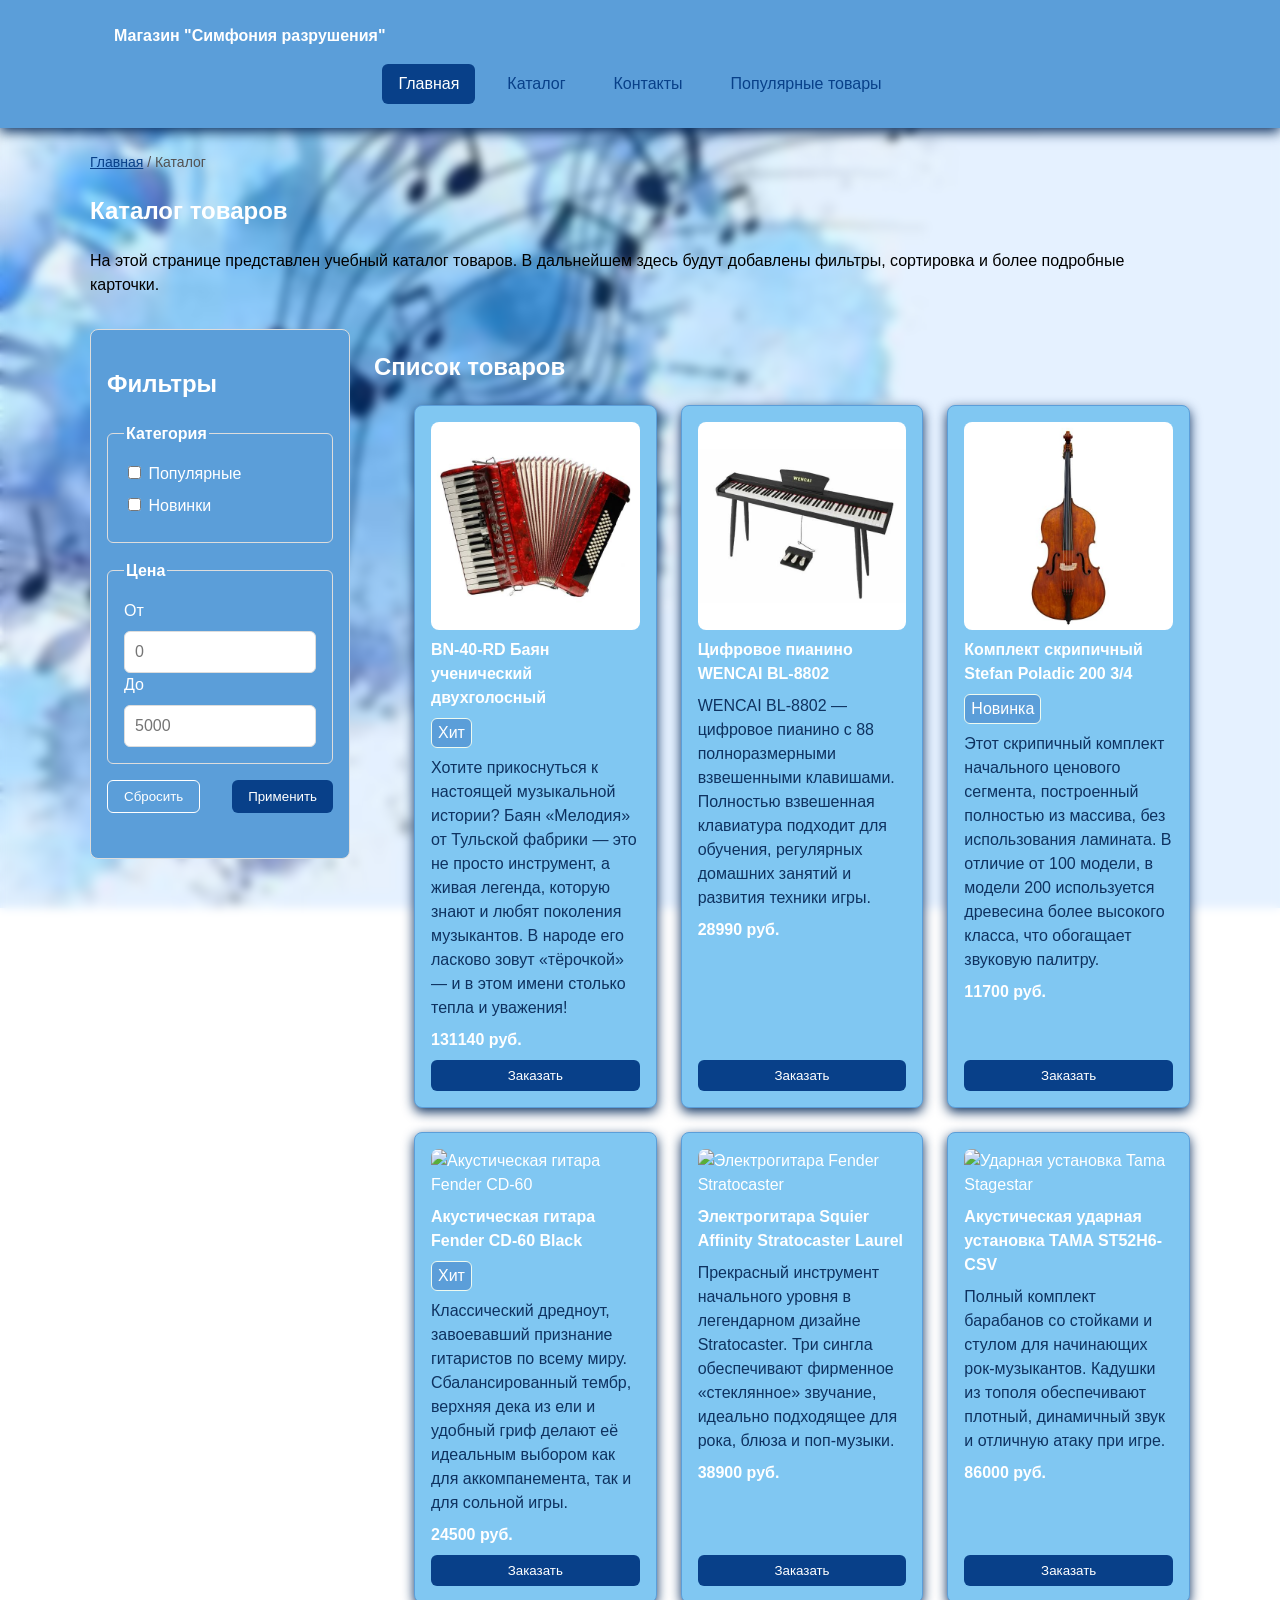
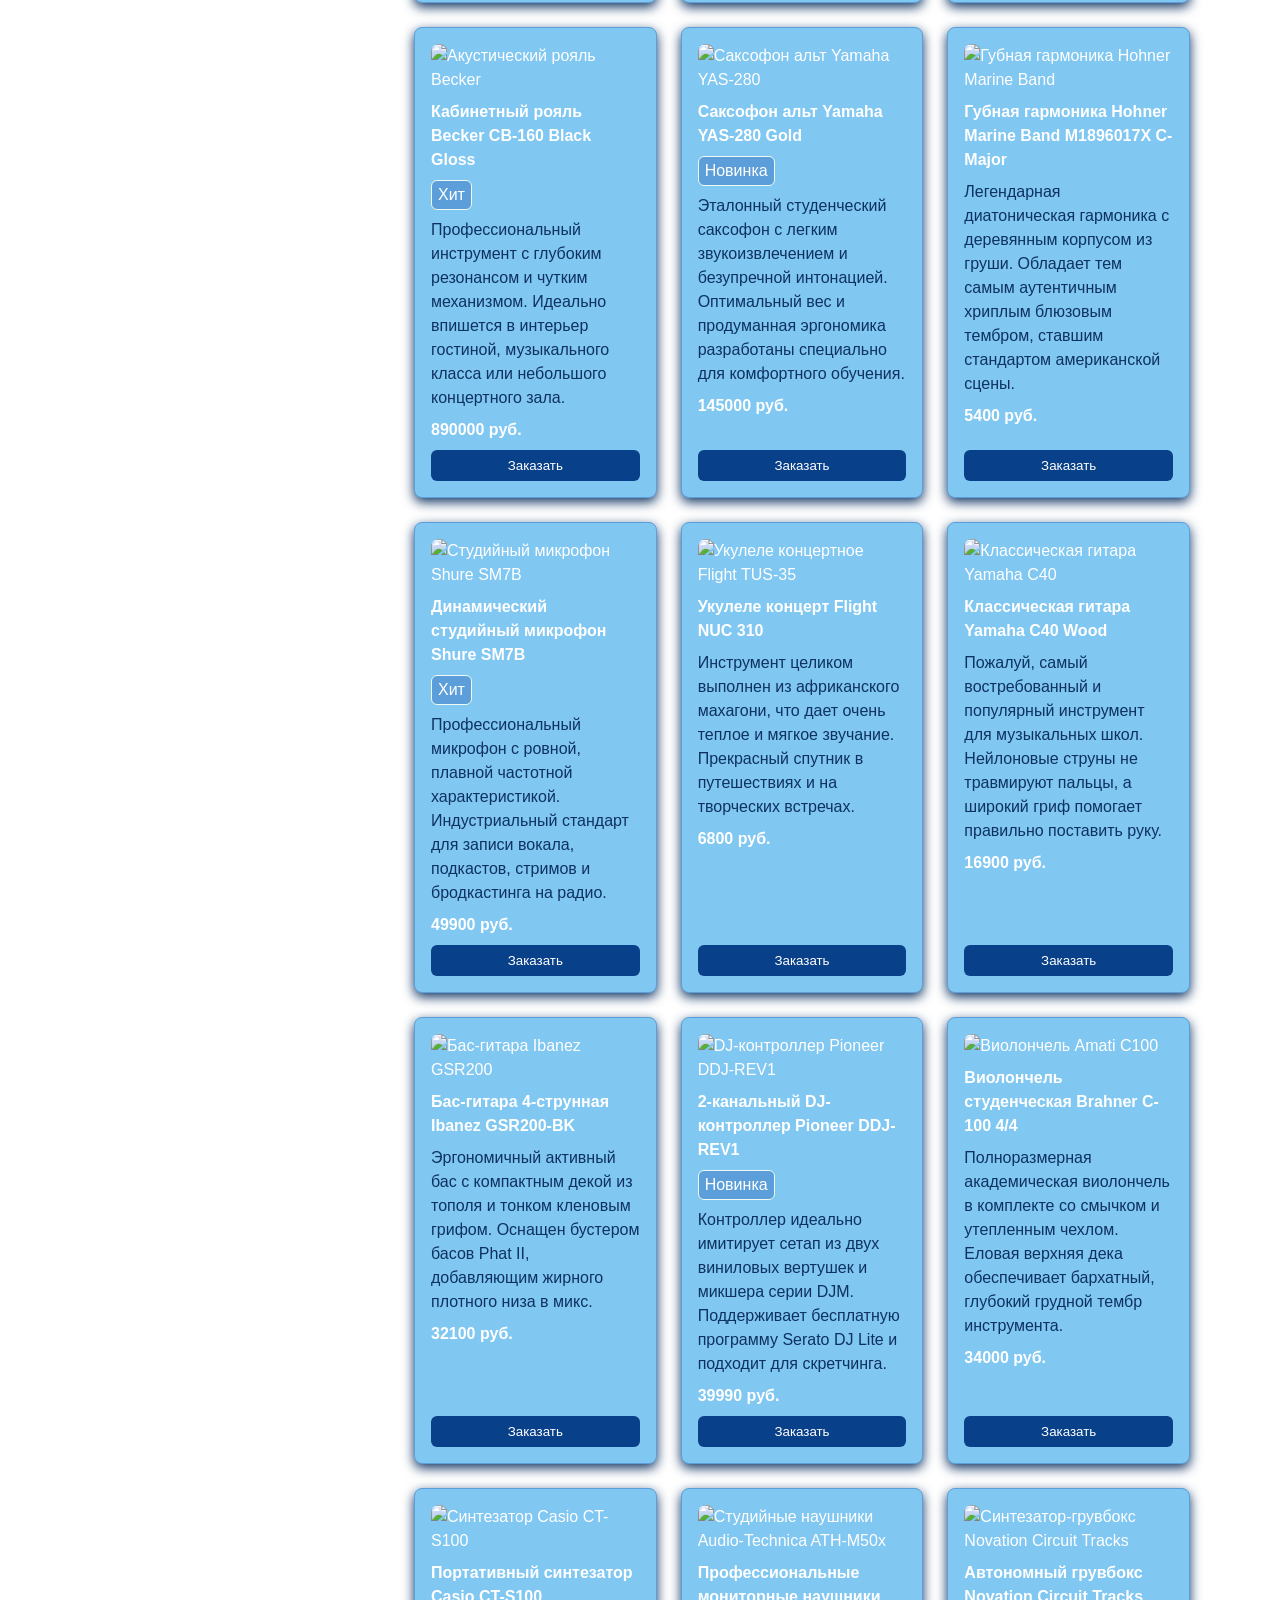
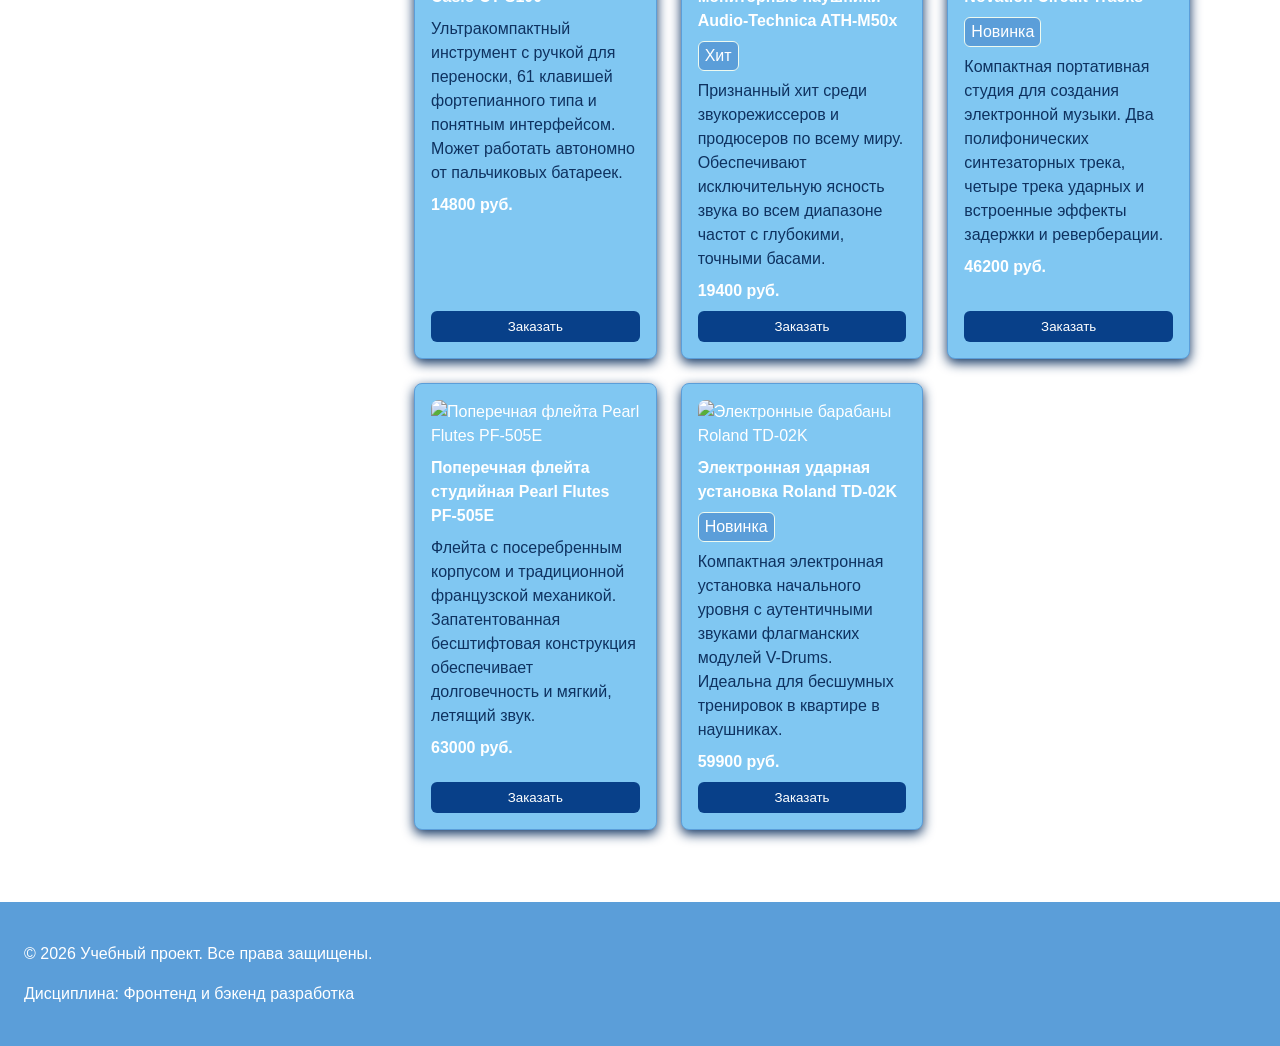
==== catalog.html @ 5463c81b "feature: initsialisation of project based on the previous project" ====
<!DOCTYPE html>
<html lang="ru">
<head>
    <meta charset="UTF-8">
    <meta name="viewport" content="width=device-width, initial-scale=1.0">
    <meta name="description" content="Каталог товаров учебного интернет-магазина.">
    <meta property="og:type" content="website">
    <meta property="og:title" content="Учебный интернет-магазин">
    <meta property="og:description" content="Учебный frontend-проект интернет-магазина.">
    <meta property="og:image" content="https://Rain658658.github.io/kr1-html-css-shop/images/preview.jpg">

    <title>Каталог товаров — Учебный интернет-магазин</title>
    <link rel="stylesheet" href="css/style.css">
    <script type="module" src="js/main.js" defer></script>
</head>
<body>
  <header class="site-header">
    <div class="site-header__inner">
      <a class="site-header__logo" href="index.html">Магазин "Симфония разрушения"</a>

      <nav class="site-nav" aria-label="Основная навигация">
        <ul class="site-nav__list">
          <li class="site-nav__item">
            <a class="site-nav__link site-nav__link--active" href="index.html">
              Главная
            </a>
          </li>
          <li class="site-nav__item">
            <a class="site-nav__link" href="catalog.html">Каталог</a>
          </li>
          <li class="site-nav__item">
            <a class="site-nav__link" href="contacts.html">Контакты</a>
          </li>
          <li class="site-nav__item">
            <a class="site-nav__link" href="index.html#popular">
              Популярные товары
            </a>
          </li>
        </ul>
      </nav>
    </div>
  </header>


  <main>
    <nav class="breadcrumbs" aria-label="Хлебные крошки">
      <a class="breadcrumbs__link" href="index.html">Главная</a>
      <span class="breadcrumbs__current">Каталог</span>
    </nav>


    <section class="section">
      <h1>Каталог товаров</h1>
      <p class="page-text">
        На этой странице представлен учебный каталог товаров.
        В дальнейшем здесь будут добавлены фильтры, сортировка и более
        подробные карточки.
      </p>
    </section>

    <section class="catalog-layout">
        <aside class="catalog-filters">
            <h2>Фильтры</h2>

            <form class="filters-form" action="#" method="get" id="filters-form">
            <fieldset>
                <legend>Категория</legend>

                <label>

                <label>
                <input type="checkbox" name="category" value="Хит" id="popular">
                Популярные
                </label>

                <label>
                <input type="checkbox" name="category" value="Новинка" id="new">
                Новинки
                </label>
            </fieldset>

            <fieldset>
                <legend>Цена</legend>

                <label for="price-from">От</label>
                <input id="price-from" name="price-from" type="number" min="0" placeholder="0">

                <label for="price-to">До</label>
                <input id="price-to" name="price-to" type="number" min="0" placeholder="5000">
            </fieldset>
            <div class="button-filter-flex">
              <button class=" button button--reset" type="reset">Сбросить</button>
              <button class="button" type="submit">Применить</button>
            </div>
            </form>
        </aside>

        <section class="catalog-products">
            <h2>Список товаров</h2>
            
            <ul id="product-list" class="products-grid" aria-label="Список задач"></ul>
        </section>
        </section>

  </main>
<dialog class="order-dialog" id="order-dialog" aria-labelledby="order-dialog-title">
    <h2 id="order-dialog-title">Оформление заявки</h2>

    <form class="order-form" id="order-form" action="#" method="post" novalidate>
        <input id="selected-product" name="selected-product" type="hidden">

        <div class="form-field">
        <label for="order-name">Имя</label>
        <input
            id="order-name"
            name="name"
            type="text"
            placeholder="Введите ваше имя"
            minlength="2"
            autocomplete="given-name"
            required
        >
        </div>

        <div class="form-field">
            <label for="order-email">E-mail</label>
            <input
                id="order-email"
                name="email"
                type="email"
                placeholder="example@mail.ru"
                autocomplete="email"
                required
            >
        </div>

        <div class="form-field">
            <label for="order-phone">Телефон</label>
            <input
                id="order-phone"
                name="phone"
                type="tel"
                inputmode="tel"
                placeholder="+7 (900) 000-00-00"
                pattern="^\{+7, 8} \(\d{3}\) \d{3}-\d{2}-\d{2}$"
                required
            >
            <small>Формат: +7(8) (800) 555-35-35</small>
        </div>

        <div class="form-field">
            <label for="order-date">Дата связи</label>
            <input
                id="order-date"
                name="date"
                type="date"
            >
        </div>

        <div class="form-field">
        <label for="order-topic">Тема заявки</label>
        <select id="order-topic" name="topic" required>
            <option value="">Выберите тему</option>
            <option value="product">Заказ товара</option>
            <option value="consultation">Консультация</option>
            <option value="delivery">Доставка</option>
        </select>
        </div>

        <div class="form-field">
        <label for="order-comment">Комментарий</label>
        <textarea
            id="order-comment"
            name="comment"
            rows="4"
            placeholder="Укажите дополнительную информацию"
        ></textarea>
        </div>

        <div class="form-field form-field--checkbox">
        <label>
            <input
            id="order-agreement"
            name="agreement"
            type="checkbox"
            required
            >
            Я согласен на обработку данных
        </label>
        </div>

        <div class="form-actions">
            <button class="button button--primary" type="submit">
            Отправить заявку
            </button>

            <button class="button button--secondary" id="close-order-dialog" type="button">
            Закрыть
            </button>

        </div>
    </form>
    </dialog>

    <dialog class="success-message" id="success-message" hidden>
        <div class="after-form-actions">
            <p>
                Форма успешно отправлена!
            </p>
            <a class="button button--secondary" id="close-success-dialog" type="button" href="catalog.html">
                Вернуться в каталог 
            </a>
        </div>
    </dialog>
  <footer>
    <p>&copy; 2026 Учебный проект. Все права защищены.</p>
    <p>Дисциплина: Фронтенд и бэкенд разработка</p>
  </footer>
</body>
</html>
---- css/style.css ----
/* ===============================
   1. Переменные проекта
   =============================== */

:root {
  /* Основные цвета проекта */
  --color-bg: #80C7F2;
  --color-bg-2: #F20587;
  --color-text: #ffffff;
  --color-muted: rgb(82, 81, 81);
  --color-primary: #084089;
  --color-primary-dark: #0e3260;
  --color-border: #dddddd;
  --color-surface: #5B9ED9;
  --color-surface-accent: #5B9ED9;
  --color-danger: #b00020;
  --color-success: #168a2f;
  --color-success-bg: #eefaf0;
  --color-white: #ffffff;
  --color-black: #000000;

  /* Отступы */
  --space-xs: 4px;
  --space-sm: 8px;
  --space-md: 16px;
  --space-lg: 24px;
  --space-xl: 32px;

  /* Скругления */
  --radius-sm: 6px;
  --radius-md: 8px;
  --radius-lg: 12px;

  /* Размеры */
  --container-width: 1100px;
}

/* ===============================
   2. Базовые стили
   =============================== */


* {
  box-sizing: border-box;
}

body {
  display: flex;
  flex-direction: column;
  min-height: 100vh; 
  margin: 0;
  font-family: Arial, sans-serif;
  line-height: 1.5;
  color: var(--color-text);
  background-image: url("../images/background.jpg");
  background-attachment: fixed; 
  backdrop-filter: blur(5px);  
  background-repeat: no-repeat;
  background-size: cover;
  background-position: center;
}

main,
footer {
  padding: var(--space-lg);
}

main {
  flex-grow: 1; 
}

header {
  background-color: var(--color-surface);
  box-shadow: 0 4px 12px var(--color-primary-dark);
}

footer {
  background-color: var(--color-surface);
}

html {
  scroll-behavior: smooth;
}

:target {
  outline: 2px dashed var(--color-primary);
  outline-offset: 4px;
}


/* ===============================
   3. Общие элементы интерфейса
   =============================== */

a {
  color: var(--color-primary);
}

a:hover {
  color: var(--color-primary-dark);
}

a:focus-visible {
  outline: 2px solid var(--color-primary);
  outline-offset: 3px;
}


.site-header {
  background-color: var(--color-surface);
}

.site-header__inner {
  max-width: var(--container-width);
  margin: 0 auto;
  padding: var(--space-lg);
}

.site-header__logo {
  font-weight: 700;
  color: var(--color-text);
  text-decoration: none;
}

.site-nav__list {
  display: flex;
  flex-wrap: wrap;
  justify-content: center;
  align-items: center;
  gap: var(--space-md);
  padding: 0;
  margin: var(--space-md) 0 0;
  list-style: none;
}

.site-nav__link {
  display: inline-block;
  padding: var(--space-sm) var(--space-md);
  color: var(--color-primary);
  text-decoration: none;
  border-radius: var(--radius-sm);
}

.site-nav__link:hover {
  color: var(--color-white);
  background-color: var(--color-primary);
}

.site-nav__link:focus-visible {
  outline: 2px solid var(--color-primary);
  outline-offset: 3px;
}

.site-nav__link--active {
  color: var(--color-white);
  background-color: var(--color-primary);
}



/* ===============================
   4. Компоненты страницы
   =============================== */

.page-text {
  color: var(--color-black);
}

.hero {
  max-width: var(--container-width);
  margin: 0 auto var(--space-xl);
  padding: var(--space-xl) var(--space-lg);
  background-color: var(--color-surface-accent);
  border-radius: var(--radius-lg);
}

.section {
  max-width: var(--container-width);
  margin: 0 auto var(--space-xl);
}

.section h2 {
  margin-top: 0;
}

.product-card {
  list-style: none; 
  padding: 0;
  margin: 0;
  display: flex;
  flex-direction: column;
  gap: var(--space-sm);
  padding: var(--space-md);
  border: 1px solid var(--color-surface-accent);
  border-radius: var(--radius-md);
  background-color: var(--color-bg);
  box-shadow: 0 4px 12px var(--color-primary-dark); 
}

.product-card:hover {
  border-color: var(--color-primary);
}

/* .product-card--featured {
  border-color: var(--color-primary);
} */

.product-card--discount {
  border-color: var(--color-danger);
}

.product-card__title {
  margin: 0;
  color: var(--color-text);
}

.product-card__category {
  display: block;
  background-color: var(--color-surface-accent);
  width: fit-content;
  border: 1px solid var(--color-success-bg);
  border-radius: var(--radius-sm);
  padding: 2px 6px 2px 6px;
}

.product-card__description {
  margin: 0;
  color: var(--color-primary-dark);
}

.product-card__price {
  margin: 0;
  font-weight: 700;
}

.product-card--discount .product-card__price {
  color: var(--color-danger);
}

.product-card__button {
  margin-top: auto;
  /* align-self: flex-start; */
}
.product-card-image {
  width: 100%;
  border-radius: var(--radius-md);
}


.button {
  /* box-sizing: border-box; */
  display: inline-block;
  padding: var(--space-sm) var(--space-md);
  color: var(--color-white);
  background-color: var(--color-primary);
  text-decoration: none;
  border: none;
  border-radius: var(--radius-sm);
  cursor: pointer;
}

.button-filter-flex {
  display: flex;
  justify-content: space-between;
}

.button--reset {
  /* box-sizing: border-box; */
  background-color: var(--color-surface-accent);
  color: var(--color-white);
  border: 1px solid var(--color-white);
}

.button--reset:hover {
  background-color: var(--color-primary-dark);
  color: var(--color-white);
  border-color: var(--color-primary-dark);

}
.button:hover {
  background-color: var(--color-primary-dark);
  color: var(--color-white);
}

.button:focus-visible {
  outline: 2px solid var(--color-primary);
  outline-offset: 3px;
}

.button:disabled {
  opacity: 0.6;
  cursor: not-allowed;
}

.button--primary {
  color: var(--color-white);
  background-color: var(--color-primary);
}

.button--primary:hover {
  background-color: var(--color-primary-dark);
}

.button--secondary {
  color: var(--color-primary);
  background-color: transparent;
  border: 1px solid var(--color-primary);
}

.button--secondary:hover {
  color: var(--color-white);
  background-color: var(--color-primary);
}

.button:focus-visible {
  outline: 2px solid var(--color-primary);
  outline-offset: 3px;
}

.button:disabled,
.button--disabled {
  opacity: 0.6;
  cursor: not-allowed;
}



.aside-info {
  max-width: var(--container-width);
  margin: 0 auto var(--space-xl);
  padding: var(--space-md);
  border-left: 4px solid var(--color-primary);
  background-color: var(--color-surface);
}


/* ===============================
   5. Форма и модальное окно
   =============================== */

.order-dialog {
  width: min(100% - 32px, 560px);
  padding: var(--space-lg);
  border: none;
  border-radius: var(--radius-lg);
}

.order-dialog::backdrop {
  background-color: rgba(0, 0, 0, 0.5);
}

.form-field {
  margin-bottom: var(--space-md);
}

.form-field label {
  display: block;
  margin-bottom: var(--space-xs);
}

.form-field input,
.form-field select,
.form-field textarea {
  width: 100%;
  padding: 10px 12px;
  border: 1px solid var(--color-border);
  border-radius: var(--radius-sm);
  font: inherit;
}

.form-field input[type="checkbox"] {
  width: auto;
}

.form-field small {
  display: block;
  margin-top: var(--space-xs);
  color: var(--color-muted);
}

.form-field input:hover,
.form-field select:hover,
.form-field textarea:hover {
  border-color: var(--color-primary);
}

.form-field input:focus-visible,
.form-field select:focus-visible,
.form-field textarea:focus-visible,
.form-actions button:focus-visible {
  outline: 2px solid var(--color-primary);
  outline-offset: 3px;
}

[aria-invalid="true"] {
  border-color: var(--color-danger);
}


.form-actions {
  display: flex;
  gap: 12px;
  margin-top: 20px;
}

.success-message {
  max-width: var(--container-width);
  margin: 150px auto;
  padding: var(--space-md);
  border: 2px solid var(--color-primary-dark);
  border-radius: var(--radius-md);
  background-color: var(--color-success-bg);
}

.breadcrumbs {
  max-width: var(--container-width);
  margin: 0 auto var(--space-md);
  font-size: 14px;
  color: var(--color-muted);
}

.breadcrumbs__link {
  color: var(--color-primary);
}

.breadcrumbs__current::before {
  content: " / ";
  color: var(--color-muted);
}


.products-grid {
  display: grid;
  grid-template-columns: repeat(3, 1fr);
  gap: var(--space-lg);
}

.catalog-layout {
  max-width: var(--container-width);
  margin: 0 auto var(--space-xl);
  display: grid;
  grid-template-columns: 260px 1fr;
  grid-template-rows: 530px auto;
  grid-template-areas: 
  "filters products"
  "empty products";
  gap: var(--space-lg);
}

.catalog-filters {
  grid-area: filters;
  padding: var(--space-md);
  border: 1px solid var(--color-border);
  border-radius: var(--radius-md);
  background-color: var(--color-surface);
  position: sticky;
  top: 20px; 
  z-index: 100;
}

.catalog-products {
  grid-area: products;
}

.filters-form {
  display: grid;
  gap: var(--space-md);
}

.filters-form fieldset {
  margin: 0;
  padding: var(--space-md);
  border: 1px solid var(--color-border);
  border-radius: var(--radius-sm);
}

.filters-form legend {
  font-weight: 700;
}

.filters-form label {
  display: block;
  margin-bottom: var(--space-sm);
}

.filters-form input[type="number"] {
  width: 100%;
  padding: 8px 10px;
  border: 1px solid var(--color-border);
  border-radius: var(--radius-sm);
  font: inherit;
}



.site-header-logo-img {
  width: 40px;
}
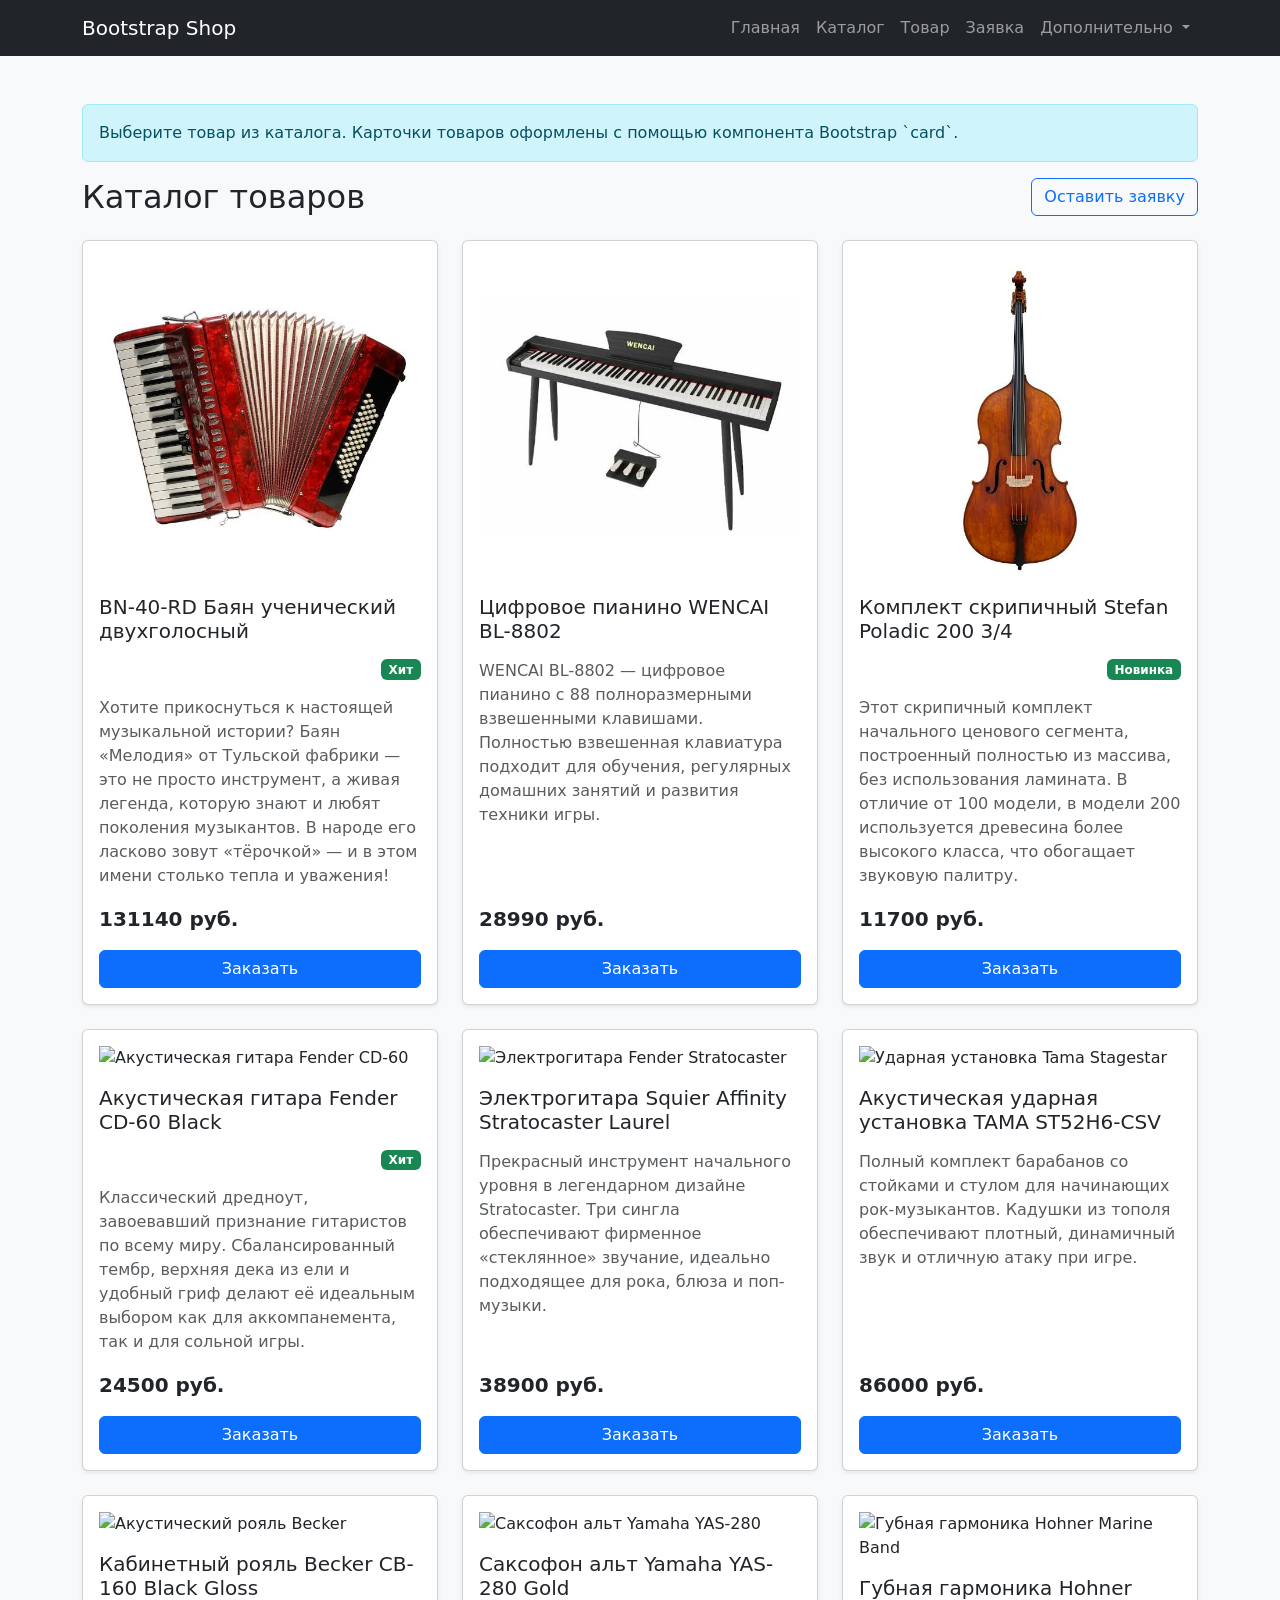
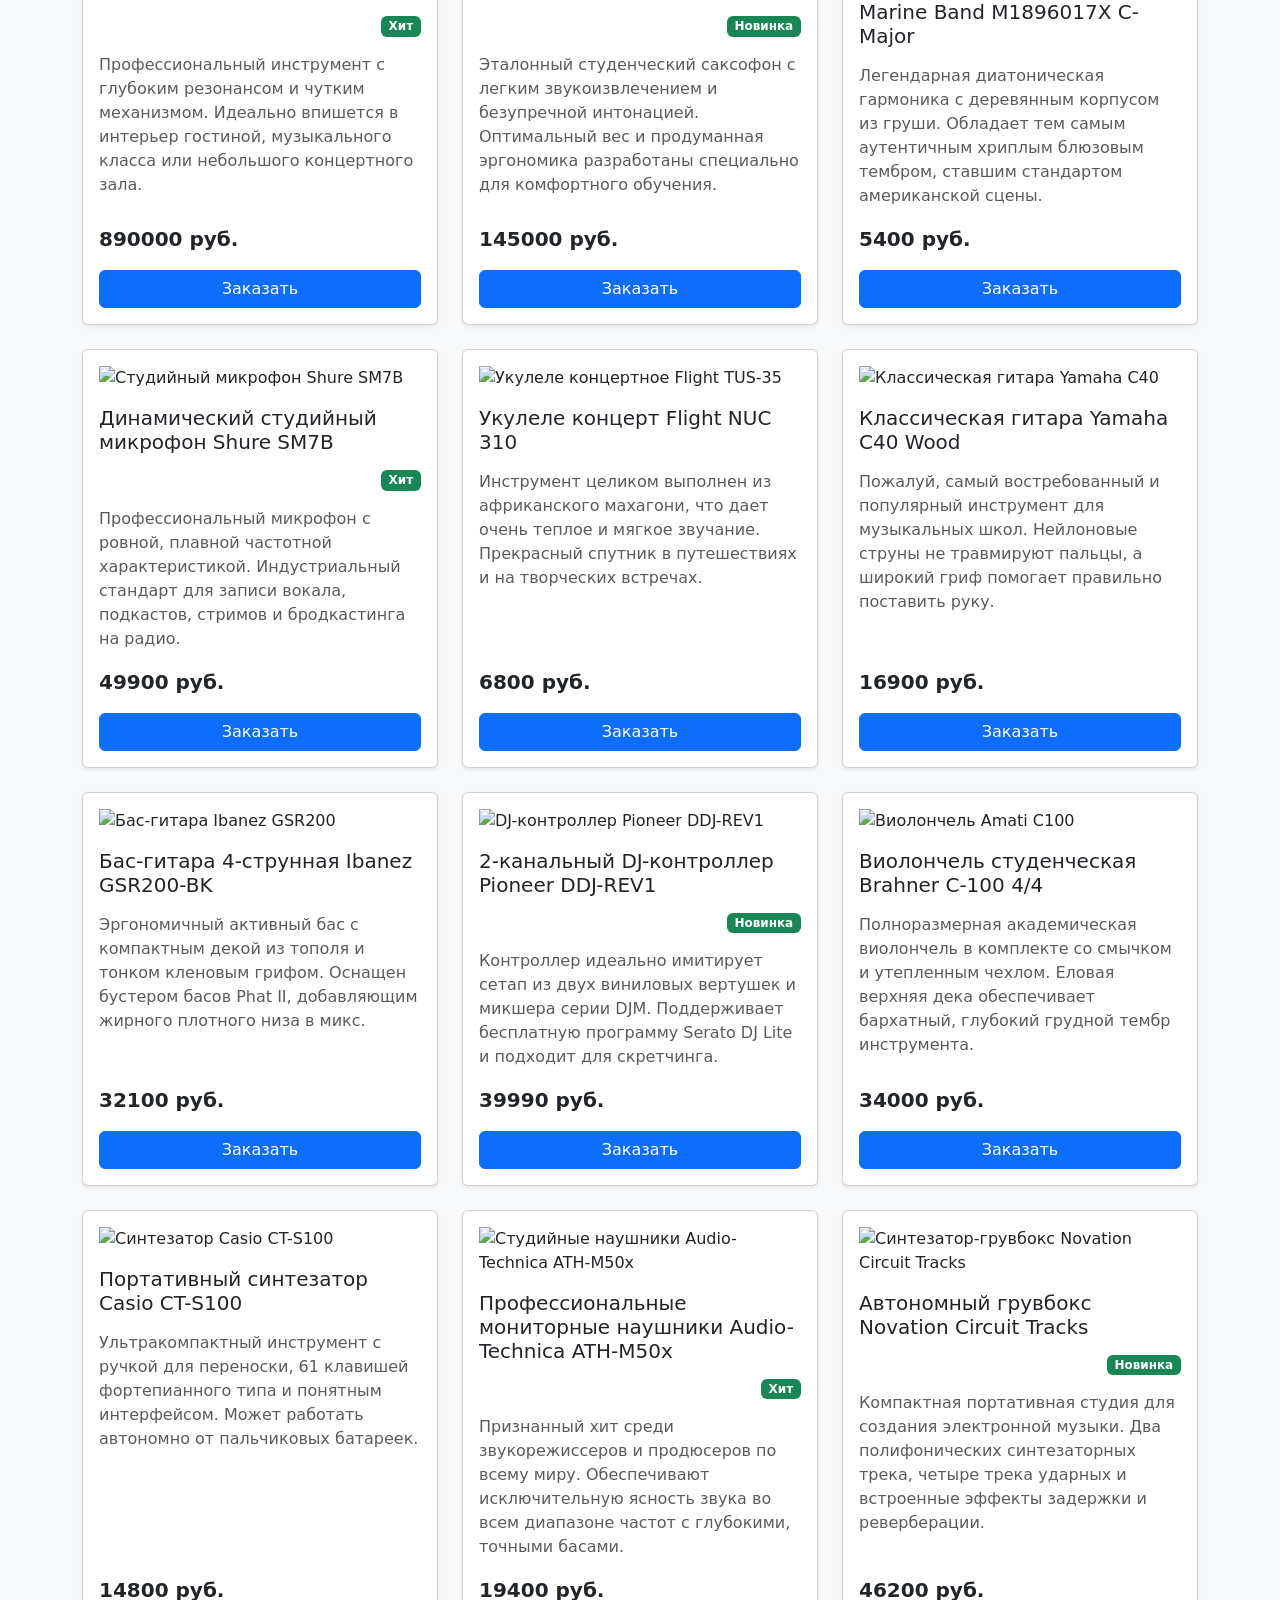
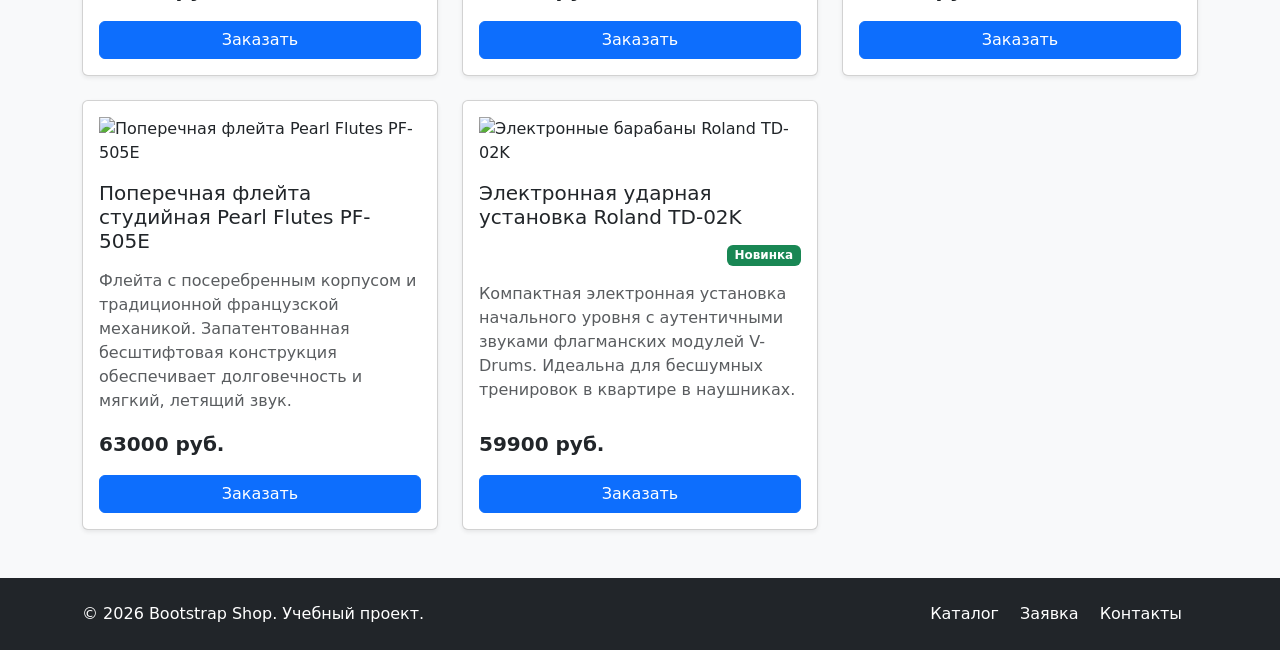
==== commit 470220fa: "feat: add Bootstrap components pages" ====
--- a/catalog.html
+++ b/catalog.html
@@ -10,211 +10,171 @@
     <meta property="og:image" content="https://Rain658658.github.io/kr1-html-css-shop/images/preview.jpg">
 
     <title>Каталог товаров — Учебный интернет-магазин</title>
-    <link rel="stylesheet" href="css/style.css">
+    <!-- <link rel="stylesheet" href="css/style.css"> -->
+    <link
+      href="https://cdn.jsdelivr.net/npm/bootstrap@5.3.8/dist/css/bootstrap.min.css"
+      rel="stylesheet"
+    >
+    <link rel="stylesheet" href="css/custom.css">
+
     <script type="module" src="js/main.js" defer></script>
 </head>
-<body>
-  <header class="site-header">
-    <div class="site-header__inner">
-      <a class="site-header__logo" href="index.html">Магазин "Симфония разрушения"</a>
+<body class="bg-light">
+    <nav class="navbar navbar-expand-lg navbar-dark bg-dark">
+    <div class="container">
+        <a class="navbar-brand" href="index.html">Bootstrap Shop</a>
 
-      <nav class="site-nav" aria-label="Основная навигация">
-        <ul class="site-nav__list">
-          <li class="site-nav__item">
-            <a class="site-nav__link site-nav__link--active" href="index.html">
-              Главная
+        <button
+        class="navbar-toggler"
+        type="button"
+        data-bs-toggle="collapse"
+        data-bs-target="#mainNavbar"
+        aria-controls="mainNavbar"
+        aria-expanded="false"
+        aria-label="Переключить навигацию"
+        >
+        <span class="navbar-toggler-icon"></span>
+        </button>
+
+        <div class="collapse navbar-collapse" id="mainNavbar">
+        <ul class="navbar-nav ms-auto">
+            <li class="nav-item">
+            <a class="nav-link" href="index.html">Главная</a>
+            </li>
+
+            <li class="nav-item">
+            <a class="nav-link" href="catalog.html">Каталог</a>
+            </li>
+
+            <li class="nav-item">
+            <a class="nav-link" href="product.html">Товар</a>
+            </li>
+
+            <li class="nav-item">
+            <a class="nav-link" href="order.html">Заявка</a>
+            </li>
+
+            <li class="nav-item dropdown">
+            <a
+                class="nav-link dropdown-toggle"
+                href="#"
+                role="button"
+                data-bs-toggle="dropdown"
+                aria-expanded="false"
+            >
+                Дополнительно
             </a>
-          </li>
-          <li class="site-nav__item">
-            <a class="site-nav__link" href="catalog.html">Каталог</a>
-          </li>
-          <li class="site-nav__item">
-            <a class="site-nav__link" href="contacts.html">Контакты</a>
-          </li>
-          <li class="site-nav__item">
-            <a class="site-nav__link" href="index.html#popular">
-              Популярные товары
-            </a>
-          </li>
+            <ul class="dropdown-menu">
+                <li><a class="dropdown-item" href="catalog.html">Все товары</a></li>
+                <li><a class="dropdown-item" href="order.html">Оформить заявку</a></li>
+                <li><a class="dropdown-item" href="contacts.html">Контакты</a></li>
+                <li><a class="dropdown-item" href="index.html#popular">Популярное</a></li>
+            </ul>
+            </li>
         </ul>
-      </nav>
+        </div>
     </div>
+    </nav>
   </header>
 
 
-  <main>
-    <nav class="breadcrumbs" aria-label="Хлебные крошки">
-      <a class="breadcrumbs__link" href="index.html">Главная</a>
-      <span class="breadcrumbs__current">Каталог</span>
-    </nav>
+<main class="container my-5">
+    <div class="alert alert-info" role="alert">
+      Выберите товар из каталога. Карточки товаров оформлены с помощью компонента Bootstrap `card`.
+    </div>
 
-
-    <section class="section">
-      <h1>Каталог товаров</h1>
-      <p class="page-text">
-        На этой странице представлен учебный каталог товаров.
-        В дальнейшем здесь будут добавлены фильтры, сортировка и более
-        подробные карточки.
-      </p>
-    </section>
-
-    <section class="catalog-layout">
-        <aside class="catalog-filters">
-            <h2>Фильтры</h2>
-
-            <form class="filters-form" action="#" method="get" id="filters-form">
-            <fieldset>
-                <legend>Категория</legend>
-
-                <label>
-
-                <label>
-                <input type="checkbox" name="category" value="Хит" id="popular">
-                Популярные
-                </label>
-
-                <label>
-                <input type="checkbox" name="category" value="Новинка" id="new">
-                Новинки
-                </label>
-            </fieldset>
-
-            <fieldset>
-                <legend>Цена</legend>
-
-                <label for="price-from">От</label>
-                <input id="price-from" name="price-from" type="number" min="0" placeholder="0">
-
-                <label for="price-to">До</label>
-                <input id="price-to" name="price-to" type="number" min="0" placeholder="5000">
-            </fieldset>
-            <div class="button-filter-flex">
-              <button class=" button button--reset" type="reset">Сбросить</button>
-              <button class="button" type="submit">Применить</button>
-            </div>
-            </form>
-        </aside>
-
-        <section class="catalog-products">
-            <h2>Список товаров</h2>
-            
-            <ul id="product-list" class="products-grid" aria-label="Список задач"></ul>
-        </section>
-        </section>
+    <div class="d-flex justify-content-between align-items-center mb-4">
+      <h1 class="h2 mb-0">Каталог товаров</h1>
+      <a class="btn btn-outline-primary" href="order.html">
+        Оставить заявку
+      </a>
+    </div>
+    <ul id="product-list" class="row g-4 list-unstyled" aria-label="Список задач"></ul>
 
   </main>
-<dialog class="order-dialog" id="order-dialog" aria-labelledby="order-dialog-title">
-    <h2 id="order-dialog-title">Оформление заявки</h2>
-
-    <form class="order-form" id="order-form" action="#" method="post" novalidate>
-        <input id="selected-product" name="selected-product" type="hidden">
-
-        <div class="form-field">
-        <label for="order-name">Имя</label>
-        <input
-            id="order-name"
-            name="name"
-            type="text"
-            placeholder="Введите ваше имя"
-            minlength="2"
-            autocomplete="given-name"
-            required
-        >
+  <footer class="bg-dark text-white py-4 mt-5">
+    <div class="container">
+        <div class="row align-items-center g-3">
+        <div class="col-12 col-md-6">
+            <p class="mb-0">
+            &copy; 2026 Bootstrap Shop. Учебный проект.
+            </p>
         </div>
 
-        <div class="form-field">
-            <label for="order-email">E-mail</label>
-            <input
-                id="order-email"
-                name="email"
-                type="email"
-                placeholder="example@mail.ru"
-                autocomplete="email"
-                required
-            >
+        <div class="col-12 col-md-6 text-md-end">
+            <a class="text-white text-decoration-none me-3" href="catalog.html">
+            Каталог
+            </a>
+            <a class="text-white text-decoration-none me-3" href="order.html">
+            Заявка
+            </a>
+            <a class="text-white text-decoration-none me-3" href="contacts.html">
+            Контакты
+            </a>
+        </div>
+        </div>
+    </div>
+    </footer>
+  <div
+    class="modal fade"
+    id="orderModal"
+    tabindex="-1"
+    aria-labelledby="orderModalLabel"
+    aria-hidden="true"
+  >
+    <div class="modal-dialog">
+      <div class="modal-content">
+        <div class="modal-header">
+          <h2 class="modal-title h5" id="orderModalLabel">
+            Быстрая заявка
+          </h2>
+          <button
+            type="button"
+            class="btn-close"
+            data-bs-dismiss="modal"
+            aria-label="Закрыть"
+          ></button>
         </div>
 
-        <div class="form-field">
-            <label for="order-phone">Телефон</label>
-            <input
-                id="order-phone"
-                name="phone"
-                type="tel"
-                inputmode="tel"
-                placeholder="+7 (900) 000-00-00"
-                pattern="^\{+7, 8} \(\d{3}\) \d{3}-\d{2}-\d{2}$"
-                required
-            >
-            <small>Формат: +7(8) (800) 555-35-35</small>
+        <div class="modal-body">
+          <p class="text-muted">
+            Оставьте контактные данные, и менеджер свяжется с вами.
+          </p>
+
+          <form>
+            <div class="mb-3">
+              <label for="modal-name" class="form-label">Имя</label>
+              <input id="modal-name" type="text" class="form-control" required>
+            </div>
+
+            <div class="mb-3">
+              <label for="modal-phone" class="form-label">Телефон</label>
+              <input id="modal-phone" type="tel" class="form-control" required>
+            </div>
+
+            <div class="form-check mb-3">
+              <input id="modal-agree" class="form-check-input" type="checkbox" required>
+              <label class="form-check-label" for="modal-agree">
+                Согласен на обработку данных
+              </label>
+            </div>
+          </form>
         </div>
 
-        <div class="form-field">
-            <label for="order-date">Дата связи</label>
-            <input
-                id="order-date"
-                name="date"
-                type="date"
-            >
+        <div class="modal-footer">
+          <button type="button" class="btn btn-secondary" data-bs-dismiss="modal">
+            Закрыть
+          </button>
+          <button type="button" class="btn btn-primary">
+            Отправить
+          </button>
         </div>
+      </div>
+    </div>
+  </div>
 
-        <div class="form-field">
-        <label for="order-topic">Тема заявки</label>
-        <select id="order-topic" name="topic" required>
-            <option value="">Выберите тему</option>
-            <option value="product">Заказ товара</option>
-            <option value="consultation">Консультация</option>
-            <option value="delivery">Доставка</option>
-        </select>
-        </div>
-
-        <div class="form-field">
-        <label for="order-comment">Комментарий</label>
-        <textarea
-            id="order-comment"
-            name="comment"
-            rows="4"
-            placeholder="Укажите дополнительную информацию"
-        ></textarea>
-        </div>
-
-        <div class="form-field form-field--checkbox">
-        <label>
-            <input
-            id="order-agreement"
-            name="agreement"
-            type="checkbox"
-            required
-            >
-            Я согласен на обработку данных
-        </label>
-        </div>
-
-        <div class="form-actions">
-            <button class="button button--primary" type="submit">
-            Отправить заявку
-            </button>
-
-            <button class="button button--secondary" id="close-order-dialog" type="button">
-            Закрыть
-            </button>
-
-        </div>
-    </form>
-    </dialog>
-
-    <dialog class="success-message" id="success-message" hidden>
-        <div class="after-form-actions">
-            <p>
-                Форма успешно отправлена!
-            </p>
-            <a class="button button--secondary" id="close-success-dialog" type="button" href="catalog.html">
-                Вернуться в каталог 
-            </a>
-        </div>
-    </dialog>
-  <footer>
-    <p>&copy; 2026 Учебный проект. Все права защищены.</p>
-    <p>Дисциплина: Фронтенд и бэкенд разработка</p>
-  </footer>
+  <script
+    src="https://cdn.jsdelivr.net/npm/bootstrap@5.3.8/dist/js/bootstrap.bundle.min.js">
+  </script>
 </body>
 </html>
--- a/css/custom.css
+++ b/css/custom.css
@@ -0,0 +1,16 @@
+body {
+  min-height: 100vh;
+}
+
+.placeholder-box {
+  min-height: 240px;
+}
+
+.placeholder-image {
+  min-height: 320px;
+}
+
+.card-img-top {
+  height: 180px;
+  object-fit: cover;
+}
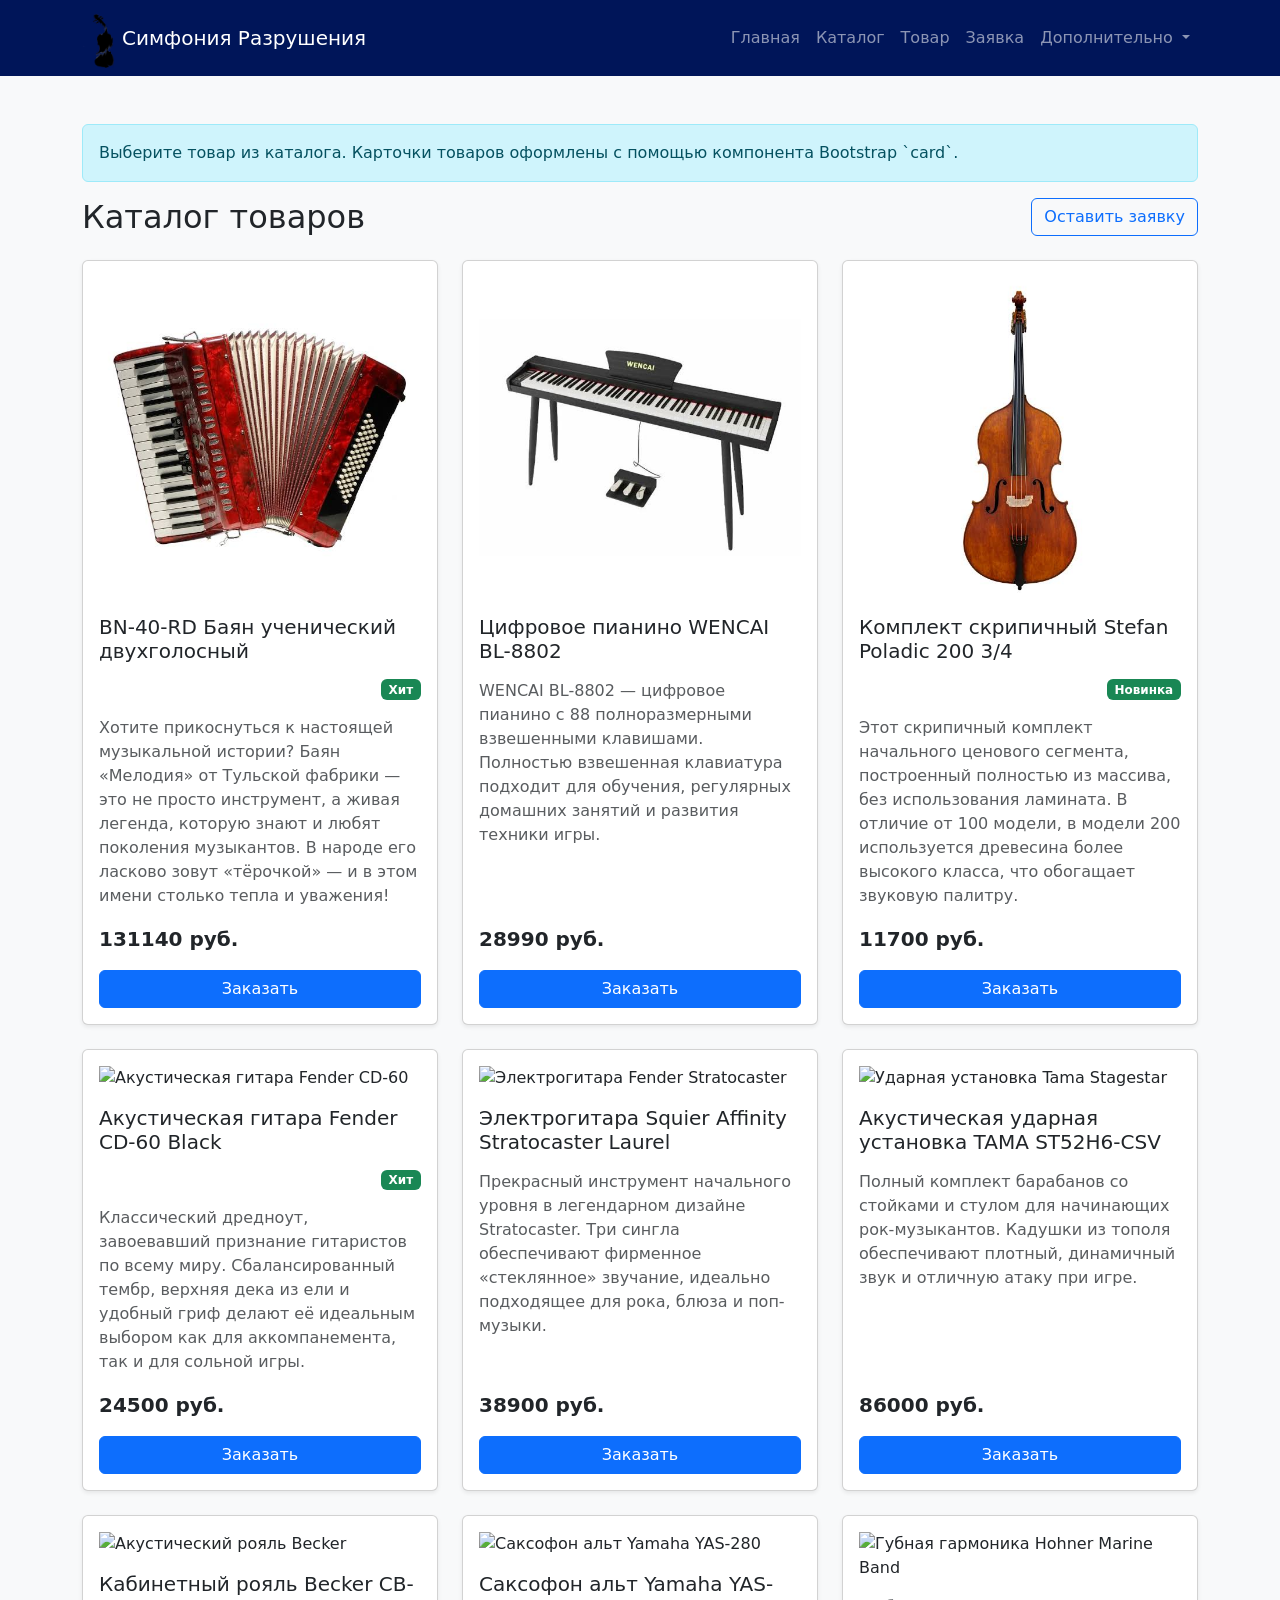
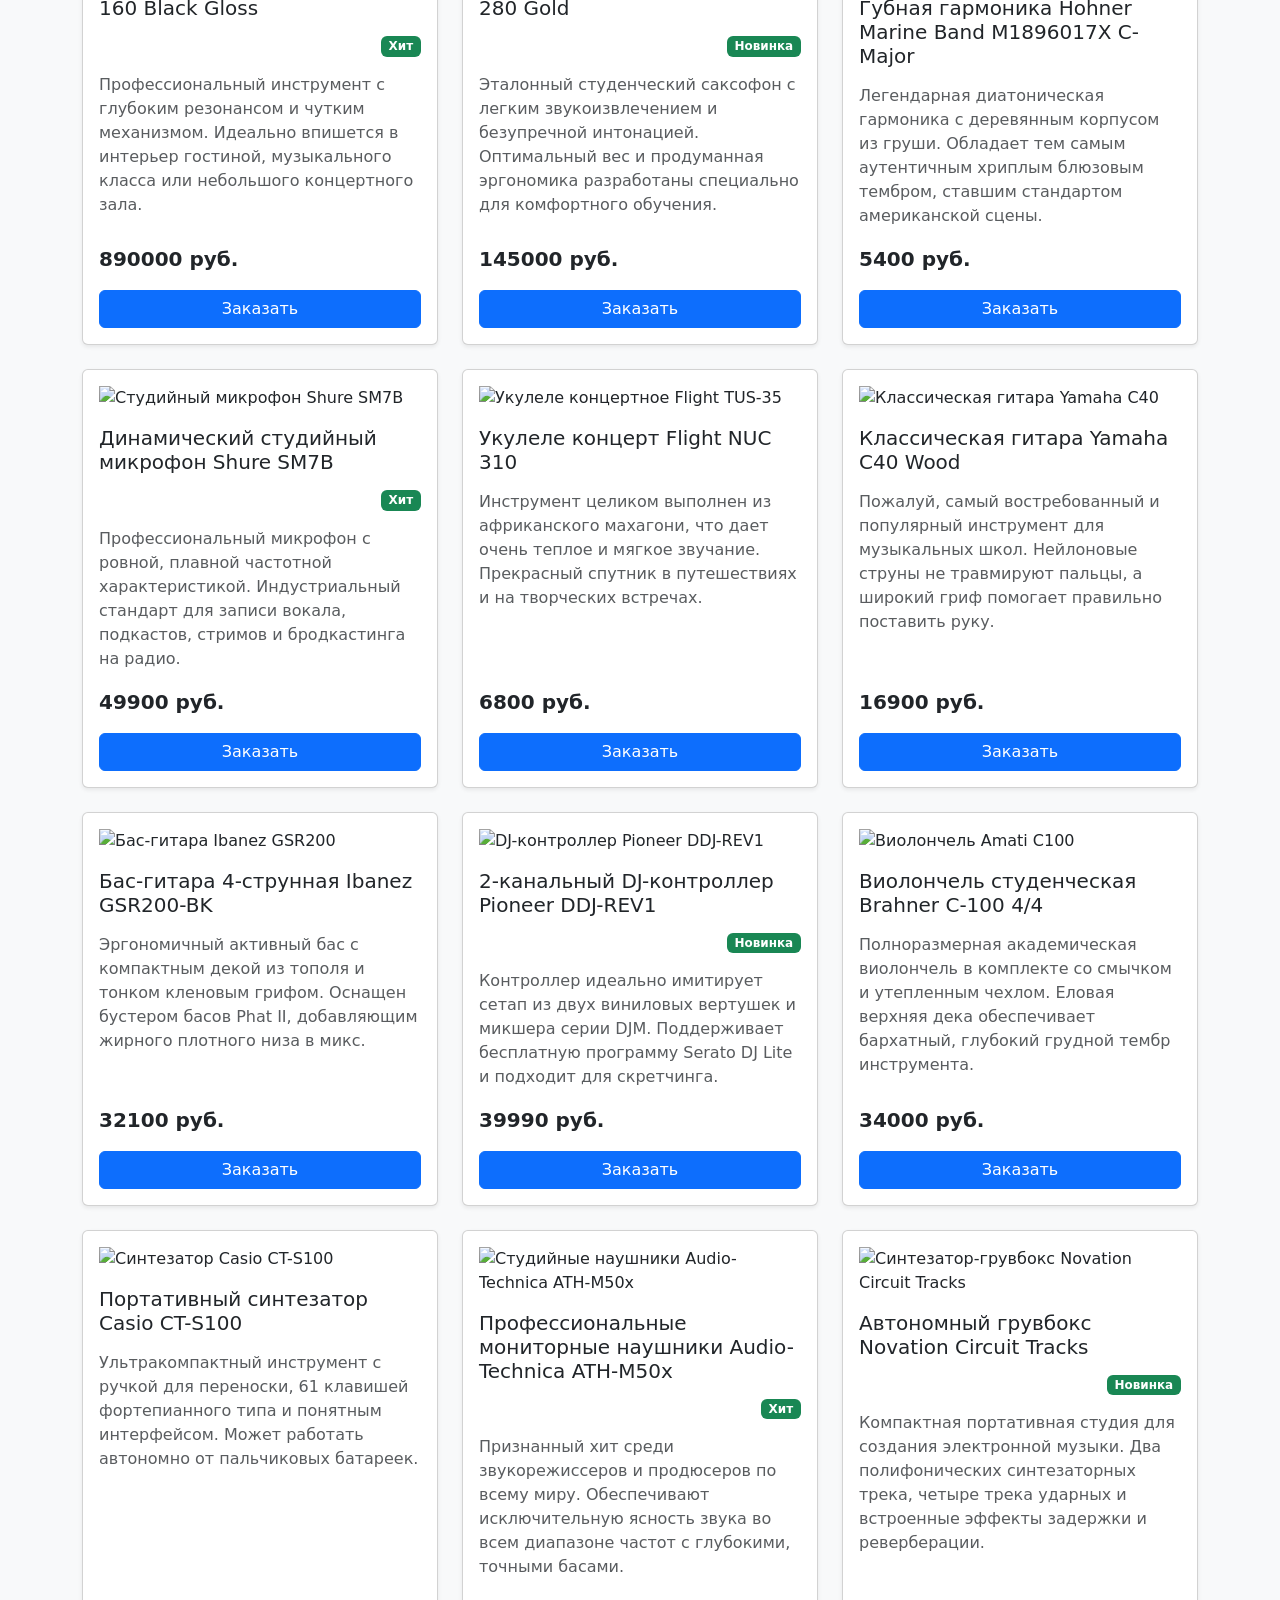
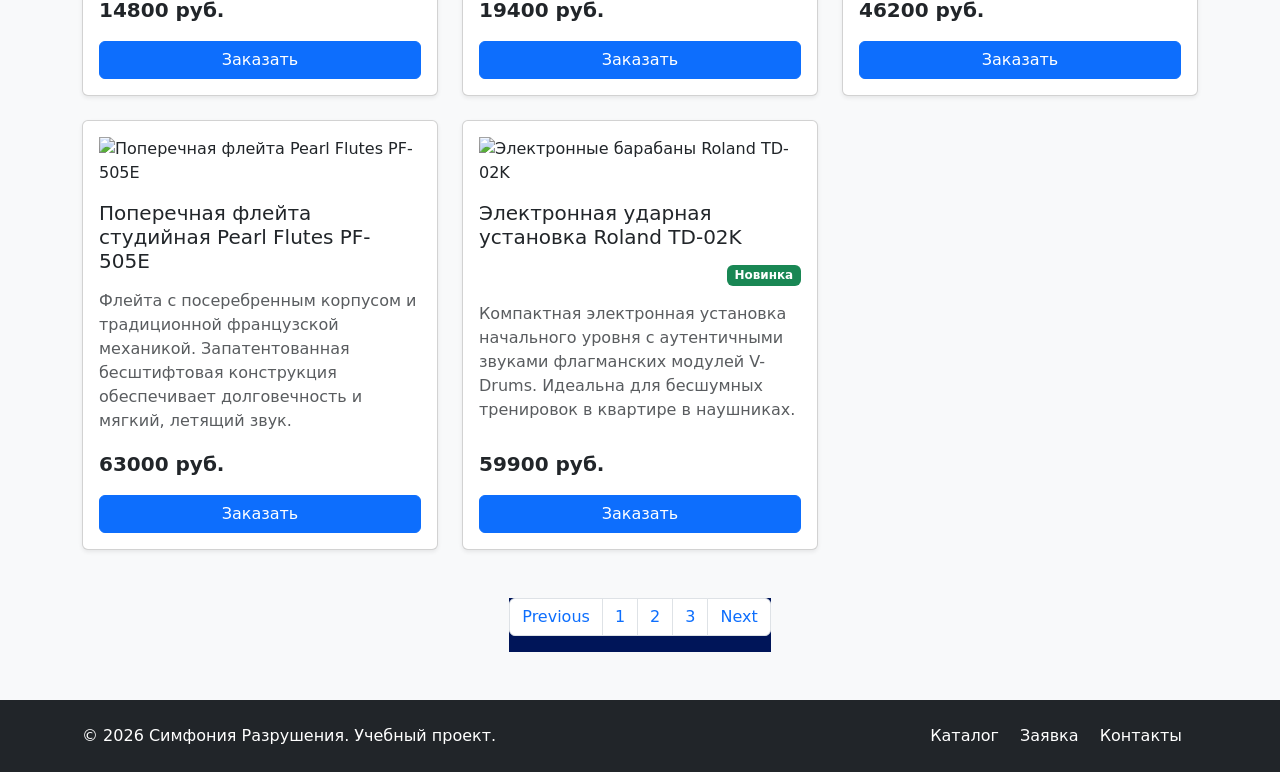
==== commit 315e2ab0: "feature: added more bootstrap elements" ====
--- a/catalog.html
+++ b/catalog.html
@@ -20,61 +20,7 @@
     <script type="module" src="js/main.js" defer></script>
 </head>
 <body class="bg-light">
-    <nav class="navbar navbar-expand-lg navbar-dark bg-dark">
-    <div class="container">
-        <a class="navbar-brand" href="index.html">Bootstrap Shop</a>
-
-        <button
-        class="navbar-toggler"
-        type="button"
-        data-bs-toggle="collapse"
-        data-bs-target="#mainNavbar"
-        aria-controls="mainNavbar"
-        aria-expanded="false"
-        aria-label="Переключить навигацию"
-        >
-        <span class="navbar-toggler-icon"></span>
-        </button>
-
-        <div class="collapse navbar-collapse" id="mainNavbar">
-        <ul class="navbar-nav ms-auto">
-            <li class="nav-item">
-            <a class="nav-link" href="index.html">Главная</a>
-            </li>
-
-            <li class="nav-item">
-            <a class="nav-link" href="catalog.html">Каталог</a>
-            </li>
-
-            <li class="nav-item">
-            <a class="nav-link" href="product.html">Товар</a>
-            </li>
-
-            <li class="nav-item">
-            <a class="nav-link" href="order.html">Заявка</a>
-            </li>
-
-            <li class="nav-item dropdown">
-            <a
-                class="nav-link dropdown-toggle"
-                href="#"
-                role="button"
-                data-bs-toggle="dropdown"
-                aria-expanded="false"
-            >
-                Дополнительно
-            </a>
-            <ul class="dropdown-menu">
-                <li><a class="dropdown-item" href="catalog.html">Все товары</a></li>
-                <li><a class="dropdown-item" href="order.html">Оформить заявку</a></li>
-                <li><a class="dropdown-item" href="contacts.html">Контакты</a></li>
-                <li><a class="dropdown-item" href="index.html#popular">Популярное</a></li>
-            </ul>
-            </li>
-        </ul>
-        </div>
-    </div>
-    </nav>
+    <nav class="navbar navbar-expand-lg navbar-dark" id="topPanelNavBar"></nav>
   </header>
 
 
@@ -92,29 +38,7 @@
     <ul id="product-list" class="row g-4 list-unstyled" aria-label="Список задач"></ul>
 
   </main>
-  <footer class="bg-dark text-white py-4 mt-5">
-    <div class="container">
-        <div class="row align-items-center g-3">
-        <div class="col-12 col-md-6">
-            <p class="mb-0">
-            &copy; 2026 Bootstrap Shop. Учебный проект.
-            </p>
-        </div>
-
-        <div class="col-12 col-md-6 text-md-end">
-            <a class="text-white text-decoration-none me-3" href="catalog.html">
-            Каталог
-            </a>
-            <a class="text-white text-decoration-none me-3" href="order.html">
-            Заявка
-            </a>
-            <a class="text-white text-decoration-none me-3" href="contacts.html">
-            Контакты
-            </a>
-        </div>
-        </div>
-    </div>
-    </footer>
+  
   <div
     class="modal fade"
     id="orderModal"
@@ -172,7 +96,19 @@
       </div>
     </div>
   </div>
+  <div class="d-flex justify-content-center align-items-center">
 
+    <nav aria-label="Page navigation example">
+      <ul class="pagination">
+        <li class="page-item"><a class="page-link" href="#">Previous</a></li>
+        <li class="page-item"><a class="page-link" href="#">1</a></li>
+        <li class="page-item"><a class="page-link" href="#">2</a></li>
+        <li class="page-item"><a class="page-link" href="#">3</a></li>
+        <li class="page-item"><a class="page-link" href="#">Next</a></li>
+      </ul>
+    </nav>
+  </div>
+  <footer class="bg-dark text-white py-4 mt-5" id="footer"></footer>
   <script
     src="https://cdn.jsdelivr.net/npm/bootstrap@5.3.8/dist/js/bootstrap.bundle.min.js">
   </script>
--- a/css/custom.css
+++ b/css/custom.css
@@ -1,3 +1,7 @@
+nav {
+  background-color: rgb(0, 21, 89);
+}
+
 body {
   min-height: 100vh;
 }
@@ -14,3 +18,17 @@
   height: 180px;
   object-fit: cover;
 }
+
+
+.custom-carousel-height {
+  height: 350px; 
+}
+
+/* Принудительно ограничиваем высоту каждого слайда и картинки */
+.custom-carousel-height .carousel-item,
+.custom-carousel-height .carousel-item img {
+  height: 400px !important; /* !important перебьет внутренние расчеты Bootstrap */
+  max-height: 400px !important;
+  object-fit: cover; /* Картинка масштабируется без искажения пропорций */
+}
+
